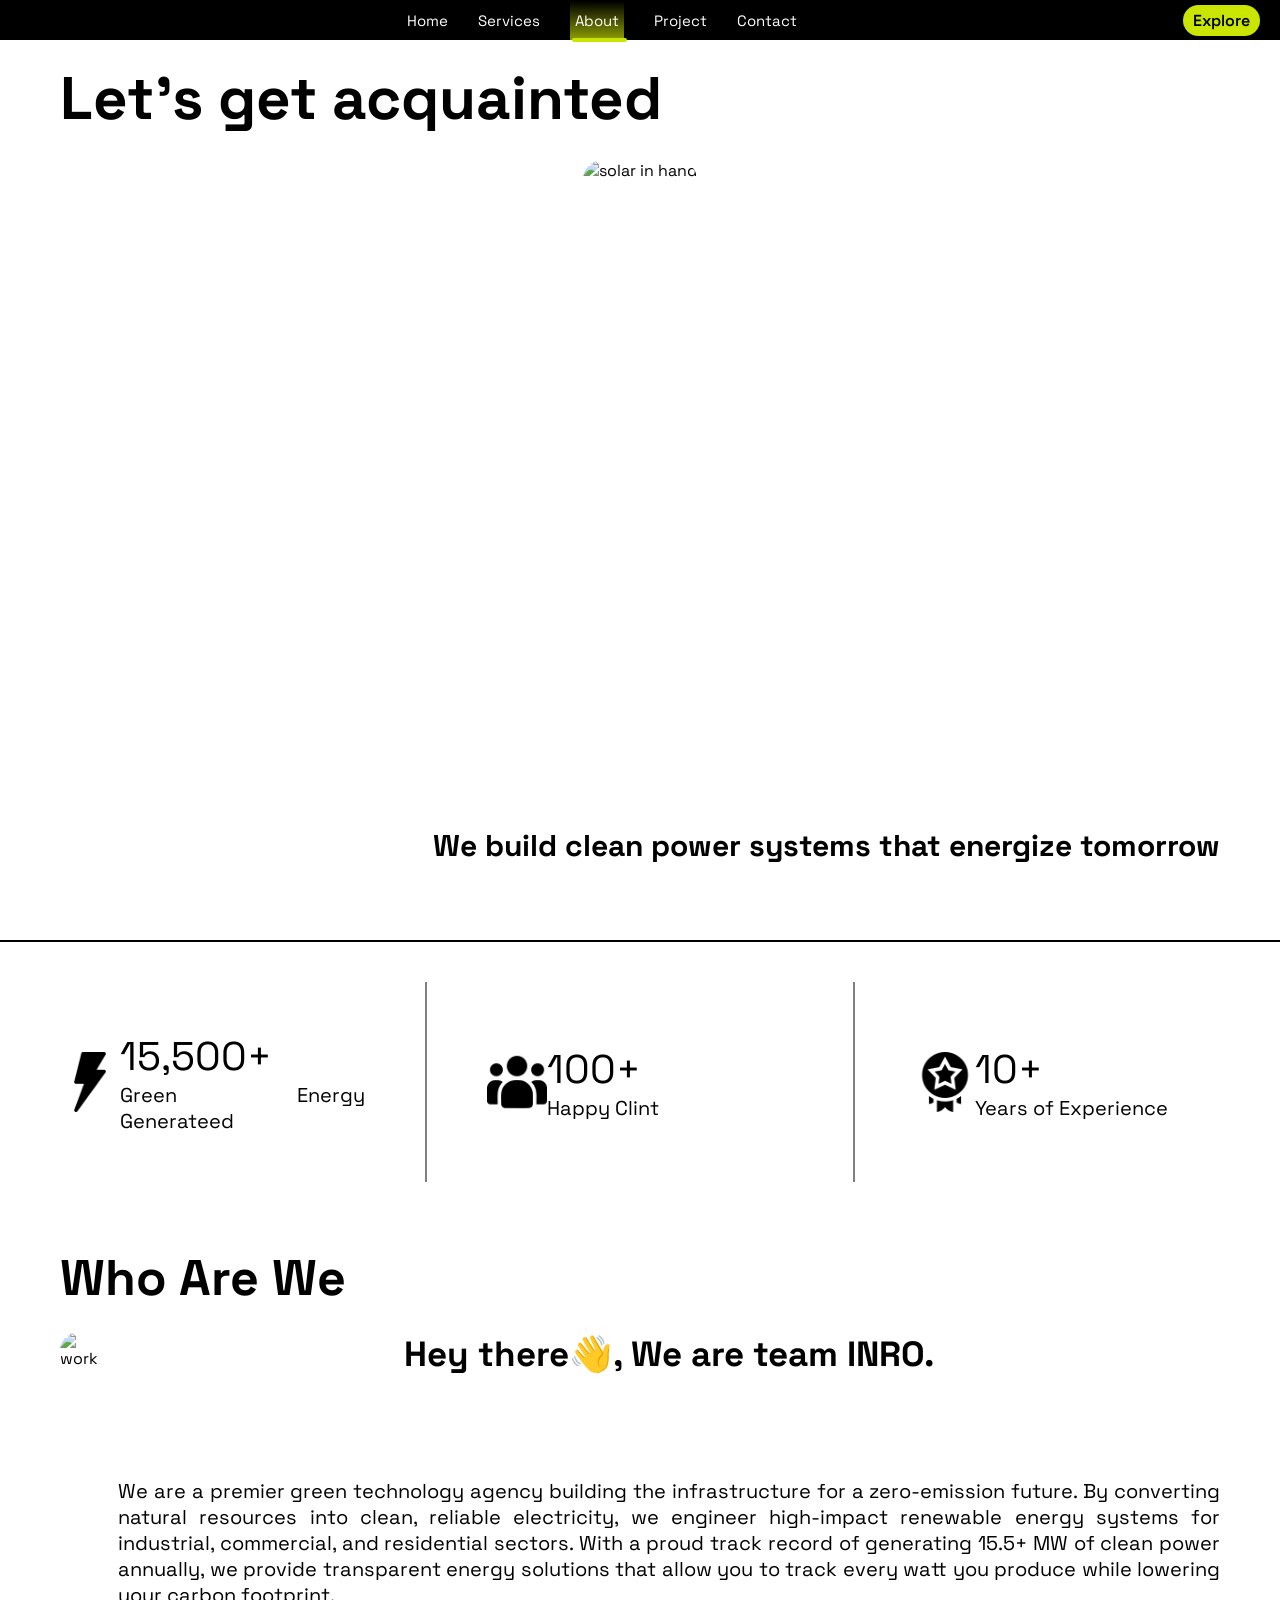
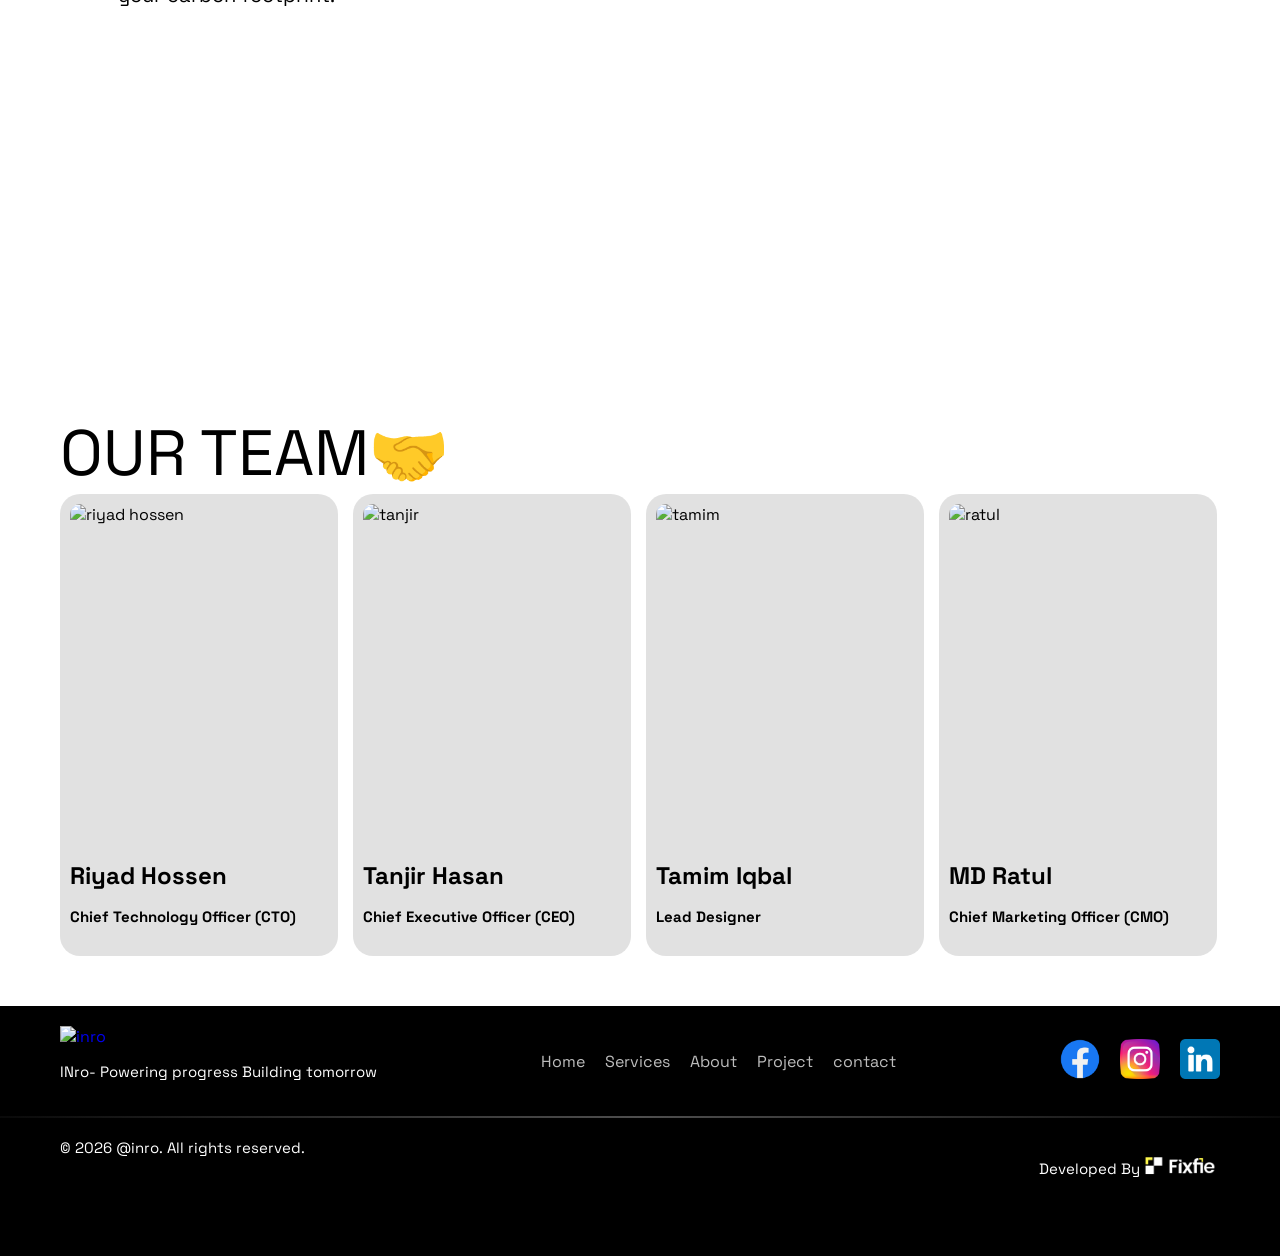
==== about.html @ 5718f566 "Add files via upload" ====
<!DOCTYPE html>
<html lang="en">

<head>
    <meta charset="UTF-8">
    <meta name="viewport" content="width=device-width, initial-scale=1.0">
    <title>Inro- Powering progress Building tomorrow</title>
    <link rel="stylesheet" href="about.css">
    <link rel="shortcut icon" href="Icon.png" type="image/x-icon">
</head>

<body>
    <header>
        <nav>
            <img src="logo.png" alt="">
            
            <div class="button" style="position: relative;">
                <a href="/index.html" class="home-button">Home</a>
                <a href="/services.html" class="services-button">Services</a>
                <a href="/about.html" class="about-button">About</a>
                <a href="/project.html" class="project-button">Project</a>
                <a href="/contact.html" class="contact-button">Contact</a>
                <div class="slider"></div>
            </div>
            <div class="ctr">Explore</div>
            <div class="menu-toggle" aria-label="Menu">☰</div>
        </nav>
    </header>
    <main>
        <div class="hero">
            <h1>Let's get acquainted</h1>
            <img src="solar in hand.jpg" alt="solar in hand">
            <h2>We build clean power systems that energize tomorrow</h2>
        </div>
        <div class="line"></div>
        <div class="section2">
            <div class="test energy">
                <img src="energy.png" alt="energy">
                <span>15,500+
                    <div>Green Energy Generateed</div>
                </span>

            </div>

            <div class="test clint">
                <img src="customer.png" alt="custormer">
                <span>100+
                    <div>Happy Clint</div>
                </span>

            </div>

            <div class="test year">
                <img src="experience.png" alt="experience">
                <span>10+
                    <div>Years of Experience</div>
                </span>

            </div>

        </div>
        <div class="our-self">
            <h1 class="headline">Who Are We</h1>
            <img src="work.jpg" alt="work">
            <div class="self">
                <h1>
                    Hey there👋, We are team INRO.
                </h1>
                <br><br>
                <p>We are a premier green technology agency building the infrastructure for a zero-emission future. By
                    converting natural resources into clean, reliable electricity, we engineer high-impact renewable
                    energy systems for industrial, commercial, and residential sectors. With a proud track record of
                    generating 15.5+ MW of clean power annually, we provide transparent energy solutions that allow you
                    to track every watt you produce while lowering your carbon footprint.</p>
            </div>
        </div>
        <div class="team">
            <div class="head">OUR TEAM🤝</div>
            <div class="persons">
                <div class="person riyad">
                    <div class="img">
                        <img src="Riyad Hossen.png" alt="riyad hossen">
                    </div>
                    <h1>Riyad Hossen</h1>
                    <h3>Chief Technology Officer (CTO)</h3>
                </div>
                <div class="person tanjir">
                    <div class="img">
                        <img src="tanjir.png" alt="tanjir">
                    </div>
                    <h1>Tanjir Hasan</h1>
                    <h3>Chief Executive Officer (CEO)</h3>
                </div>
                <div class="person tamim">
                    <div class="img">
                        <img src="tamim.png" alt="tamim">
                    </div>
                    <h1>Tamim Iqbal</h1>
                    <h3>Lead Designer</h3>
                </div>
                <div class="person ratul">
                    <div class="img">
                        <img src="ratul.png" alt="ratul">
                    </div>
                    <h1>MD Ratul</h1>
                    <h3>Chief Marketing Officer (CMO)</h3>
                </div>
                
            </div>
        </div>
    </main>
     <footer>
        <div class="foot">
            <div class="shortcut">
                <a href="#top">
                    <img src="logo- footer.png" alt="inro" style="transition: .3s ease-in-out;">
                    <p>INro- Powering progress Building tomorrow</p>
                </a>
            </div>
            <div class="nav-shortcut">
                <a href="/index.html">Home</a>
                <a href="/services.html">Services</a>
                <a href="/about.html">About</a>
                <a href="/project.html">Project</a>
                <a href="/contact.html">contact</a>

            </div>
            <div class="social">
                <a href="https://www.facebook.com/"><img src="facebook.png" alt="facebook"></a>
                <a href="instagram.com"><img src="instagram.png" alt="instagram"></a>
                <a href="linkedin.com"><img src="linkedin.png" alt="linkedin"></a>
            </div>

        </div>
        <div class="foot-line"></div>
        <div class="ter">
            <div class="copyright">© 2026 @inro. All rights reserved.</div>
            <div class="developer">
                <span>Developed By</span>
                <a href="https://fixfie.com/"><img src="fixfie.png" alt="fixfie"></a>
            </div>
        </div>
    </footer>




    <script src="script.js"></script>
</body>

</html>
---- about.css ----
@import url('https://fonts.googleapis.com/css2?family=Space+Grotesk:wght@300..700&display=swap');

body {
    margin: auto;
    padding: auto;
    width: 100%;
    font-family: "Space Grotesk", sans-serif;
}

:root {
    --padding: 20px;
    --green: #0C2205;
    --yellow: #CAE501;
    --white: white;
    --black: black;
}
::selection {
    background-color: var(--yellow);
    color: var(--black);
}

header {
    width: 100%;
}

header nav {
    position: fixed;
    top: 0;
    left: 0;
    width: 100%;
    box-sizing: border-box;
    z-index: 1000;
    height: 15px;
    display: flex;
    justify-content: space-between;
    background-color: black;
    margin: auto;
    padding: var(--padding);
    align-items: center;
    backdrop-filter: blur(10px);
}

header nav img {
    height: 120px;
}

header nav .button {
    display: flex;
    justify-content: space-between;
    gap: 30px;
    color: var(--white);
}

header nav .button a {
    text-decoration: none;
    color: white;
    font-size: 15px;
    padding: 10px 0;
}

header nav .button .about-button {
    background: linear-gradient(0deg, #cae501b2, #cae50100);
    padding: 10px 5px;
}

header nav .button .slider {
    height: 4px;
    width: 55px;
    position: absolute;
    background-color: var(--yellow);
    top: 37px;
    right: 170px;
    border-radius: 20px;
    transition: ease-in-out 0.3s;

}

header nav .button .services-button:hover~.slider {
    transform: translateX(-79px);
    width: 73px;

}

header nav .button .home-button:hover~.slider {
    transform: translateX(-170px);
    width: 53px;

}

header nav .button .project-button:hover~.slider {
    transform: translateX(86px);
    width: 60px;

}

header nav .button .contact-button:hover~.slider {
    transform: translateX(175px);
    width: 68px;

}

header nav .ctr {
    background-color: var(--yellow);
    border-radius: 20px;
    color: var(black);
    padding: 5px 10px;
    cursor: pointer;
    font-weight: 600;
}

main {
    .hero {
        position: relative;
        height: 100vh;
        padding: 20px 60px;

        h1 {
            font-size: 60px;
        }

        img {
            height: 430px;
            position: absolute;
            top: 160px;
            left: 50vw;
            border-radius: 20px;

            transform: translateX(-50%);

        }

        h2 {
            position: absolute;
            bottom: 50px;
            right: 60px;
            font-size: 30px;
        }
    }

    .line {
        width: 100%;
        height: 2px;
        background-color: var(--black);

    }

    .section2 {
        background-color: var(--white);
        width: 100%;
        height: 200px;
        color: black;
        display: flex;
        flex-direction: row;
        gap: 20;
        justify-content: space-between;
        align-items: center;
        padding: 40px 0;

        /* padding: 30px 0; */
        .clint {
            border-right: 2px solid gray;
            border-left: 2px solid gray;
        }

        .test {
            height: 100%;
            width: 25%;
            padding: 0 60px;
            align-items: center;
            display: flex;
            flex-direction: row;

            img {
                height: 60px;
            }


            /* text-align: center; */
            span {
                font-size: 40px;
                font-weight: 400px;

                div {
                    text-align: justify;
                    font-size: 20px;
                }
            }
        }
    }

    .our-self {
        padding: 70px 60px;
        display: flex;
        flex-direction: row;
        gap: 20px;
        position: relative;

        .headline {
            position: absolute;
            top: -10px;
            font-size: 50px;
        }

        img {
            margin: 40px 0;
            height: 550px;
            border-radius: 20px;
        }

        .self {
            text-align: center;

            h1 {
                font-size: 35px;
                margin: 40px 0;
            }

            p {
                font-size: 20px;
                text-align: justify;
            }
        }
    }

    .team {
        height: 80vh;
        padding: 20px 60px;

        .head {
            font-size: 64px;
        }

        .persons {
            display: flex;
            flex-direction: row;
            gap: 20px;

            .person {
                background-color: rgba(128, 128, 128, 0.236);
                height: 70vh;
                width: 333px;
                border-radius: 20px;
                transition: .2s;

                .img {
                    height: 350px;
                    overflow: hidden;
                    padding: 10px;
                    width: 320px;
                    box-sizing: border-box;
                    border-radius: 10px;

                    img {
                        object-fit: cover;
                        height: 100%;
                        width: 100%;
                        display: block;
                        border-radius: 10px;
                    }
                }

                h1,h3 {
                    padding: 0 10px;
                }


            }
        }
    }

}

.persons .person:hover{
    scale: 1.08;
}
.person .person:hover img{
    scale: 1.02;
}
footer {
    background-color: var(--black);
    height: 250px;
    width: 100%;
    color: var(--white);
    .foot-line{
        height: 2px;
        width: 100%;
        background: linear-gradient(90deg, rgba(128, 128, 128, 0.074), rgb(78, 78, 78), rgba(128, 128, 128, 0.074));
    }
    .ter{
        display: flex;
        justify-content: space-between;
        padding: 20px 60px;
        font-size: 15px;
        text-align: center;
        height: 60px;
        .developer {
            text-align: center;
            display: flex;
            align-items: center;
        
           img{
            height: 80px;
            width: 80px;
        }
        }
    }
}

footer .foot {
    display: flex;
    justify-content: space-between;
    flex-direction: row;
    padding: 20px 60px;
    align-items: center;

    .shortcut {
        a {
            text-decoration: none;

            img {
                height: 40px;
            }

            p {
                color: white;
                font-size: 15px;
            }
        }
    }

    .nav-shortcut {
        display: flex;
        gap: 20px;

        a {
            text-decoration: none;
            color: rgba(255, 255, 255, 0.74);
            cursor: pointer;
        }

    }

    .social {
        display: flex;
        flex-direction: row;
        gap: 20px;

        a{
            img{
                height: 40px;
            }
        }
    }

}
footer .foot .social a:hover{
    scale: 1.1;
}
/* ===== Hamburger (desktop e hidden) ===== */
.menu-toggle {
    display: none;
    color: var(--white);
    font-size: 30px;
    cursor: pointer;
    user-select: none;
}

/* =====================================================
   LARGE DESKTOP: 1600px and up (1920x1080)
   ===================================================== */
@media (min-width: 1600px) {
    header nav { padding: 20px 160px; }

    main .hero { padding: 20px 160px; }
    main .hero h1 { font-size: 80px; }
    main .hero img { height: 560px; top: 200px; }
    main .hero h2 { right: 160px; font-size: 40px; }

    main .section2 .test { padding: 0 100px; }
    main .section2 .test span { font-size: 48px; }

    main .our-self { padding: 70px 160px; gap: 40px; }
    main .our-self .headline { font-size: 64px; }
    main .our-self img { height: 650px; }
    main .our-self .self h1 { font-size: 42px; }
    main .our-self .self p { font-size: 22px; }

    main .team { padding: 20px 160px; }
    main .team .head { font-size: 80px; }
    main .team .persons { gap: 30px; }
    main .team .persons .person { width: calc(25% - 23px); }
    main .team .persons .person .img { width: 100%; height: 400px; }

    footer .foot, footer .ter { padding-left: 160px; padding-right: 160px; }
}

/* =====================================================
   LAPTOP: up to 1450px (team card overflow fix)
   ===================================================== */
@media (max-width: 1450px) {
    main .team { height: auto; padding-bottom: 50px; }
    main .team .persons { gap: 15px; }
    main .team .persons .person { width: calc(25% - 12px); height: auto; padding-bottom: 15px; }
    main .team .persons .person .img { width: 100%; }
    main .team .persons .person h1 { font-size: 24px; }
    main .team .persons .person h3 { font-size: 15px; }
}

/* =====================================================
   TABLET: up to 1024px
   ===================================================== */
@media (max-width: 1024px) {
    /* NAV (baki page er moto same) */
    header nav { height: auto; padding: 10px 20px; }
    header nav img { height: 50px; }
    header nav .button .slider { display: none; }
    .menu-toggle { display: block; }
    header nav .ctr { margin-left: auto; margin-right: 20px; }

    header nav .button {
        display: none;
        position: absolute !important;   /* inline style override */
        top: 100%;
        left: 0;
        width: 100%;
        box-sizing: border-box;
        flex-direction: column;
        gap: 0;
        padding: 10px 20px 20px;
        background: var(--black);
    }
    header nav .button.open { display: flex; }
    header nav .button a { padding: 14px 0; font-size: 17px; }
    header nav .button .about-button { padding: 14px 5px; }

    /* HERO */
    main .hero {
        height: auto;
        padding: 110px 30px 40px;
        display: flex;
        flex-direction: column;
        gap: 25px;
        text-align: center;
    }
    main .hero h1 { font-size: 48px; margin: 0; }
    main .hero img {
        position: static;
        transform: none;
        width: 100%;
        height: auto;
        max-height: 420px;
        object-fit: cover;
    }
    main .hero h2 { position: static; font-size: 24px; margin: 0; }

    /* STATS */
    main .section2 { height: auto; padding: 30px 0; }
    main .section2 .test { width: 33.33%; padding: 0 20px; box-sizing: border-box; }
    main .section2 .test img { height: 45px; }
    main .section2 .test span { font-size: 28px; }
    main .section2 .test span div { font-size: 15px; }

    /* WHO ARE WE */
    main .our-self { padding: 80px 30px 40px; }
    main .our-self .headline { font-size: 40px; }
    main .our-self img { width: 40%; height: 380px; object-fit: cover; }
    main .our-self .self { flex: 1; }
    main .our-self .self h1 { font-size: 26px; margin: 20px 0 0; }
    main .our-self .self br { display: none; }
    main .our-self .self p { font-size: 16px; }

    /* TEAM (2 column) */
    main .team { padding: 20px 30px 40px; }
    main .team .head { font-size: 44px; }
    main .team .persons { flex-wrap: wrap; }
    main .team .persons .person { width: calc(50% - 10px); }
    main .team .persons .person .img { height: 300px; }

    /* FOOTER */
    footer { height: auto; }
    footer .foot { flex-wrap: wrap; gap: 20px; padding: 20px 30px; }
    footer .ter { padding: 20px 30px; height: auto; }
}

/* =====================================================
   MOBILE: up to 600px
   ===================================================== */
@media (max-width: 600px) {
    header nav .ctr { display: none; }

    /* HERO */
    main .hero { padding: 90px 20px 30px; }
    main .hero h1 { font-size: 34px; }
    main .hero h2 { font-size: 20px; }

    /* STATS (stack) */
    main .section2 { flex-direction: column; padding: 10px 0; }
    main .section2 .test { width: 100%; padding: 25px 20px; }
    main .section2 .clint {
        border: 0;
        border-top: 2px solid gray;
        border-bottom: 2px solid gray;
    }

    /* WHO ARE WE */
    main .our-self { flex-direction: column; padding: 70px 20px 30px; gap: 0; }
    main .our-self .headline { font-size: 32px; }
    main .our-self img { width: 100%; height: 250px; margin: 20px 0; }
    main .our-self .self h1 { font-size: 24px; }

    /* TEAM (1 column) */
    main .team { padding: 20px 20px 40px; }
    main .team .head { font-size: 34px; }
    main .team .persons { flex-direction: column; gap: 20px; }
    main .team .persons .person { width: 100%; }
    main .team .persons .person .img { height: 320px; }
    main .team .persons .person:hover { scale: 1; }

    /* FOOTER */
    footer .foot { flex-direction: column; align-items: flex-start; padding: 20px; }
    footer .foot .nav-shortcut { flex-wrap: wrap; }
    footer .ter { flex-direction: column; align-items: center; gap: 10px; padding: 20px; }
}
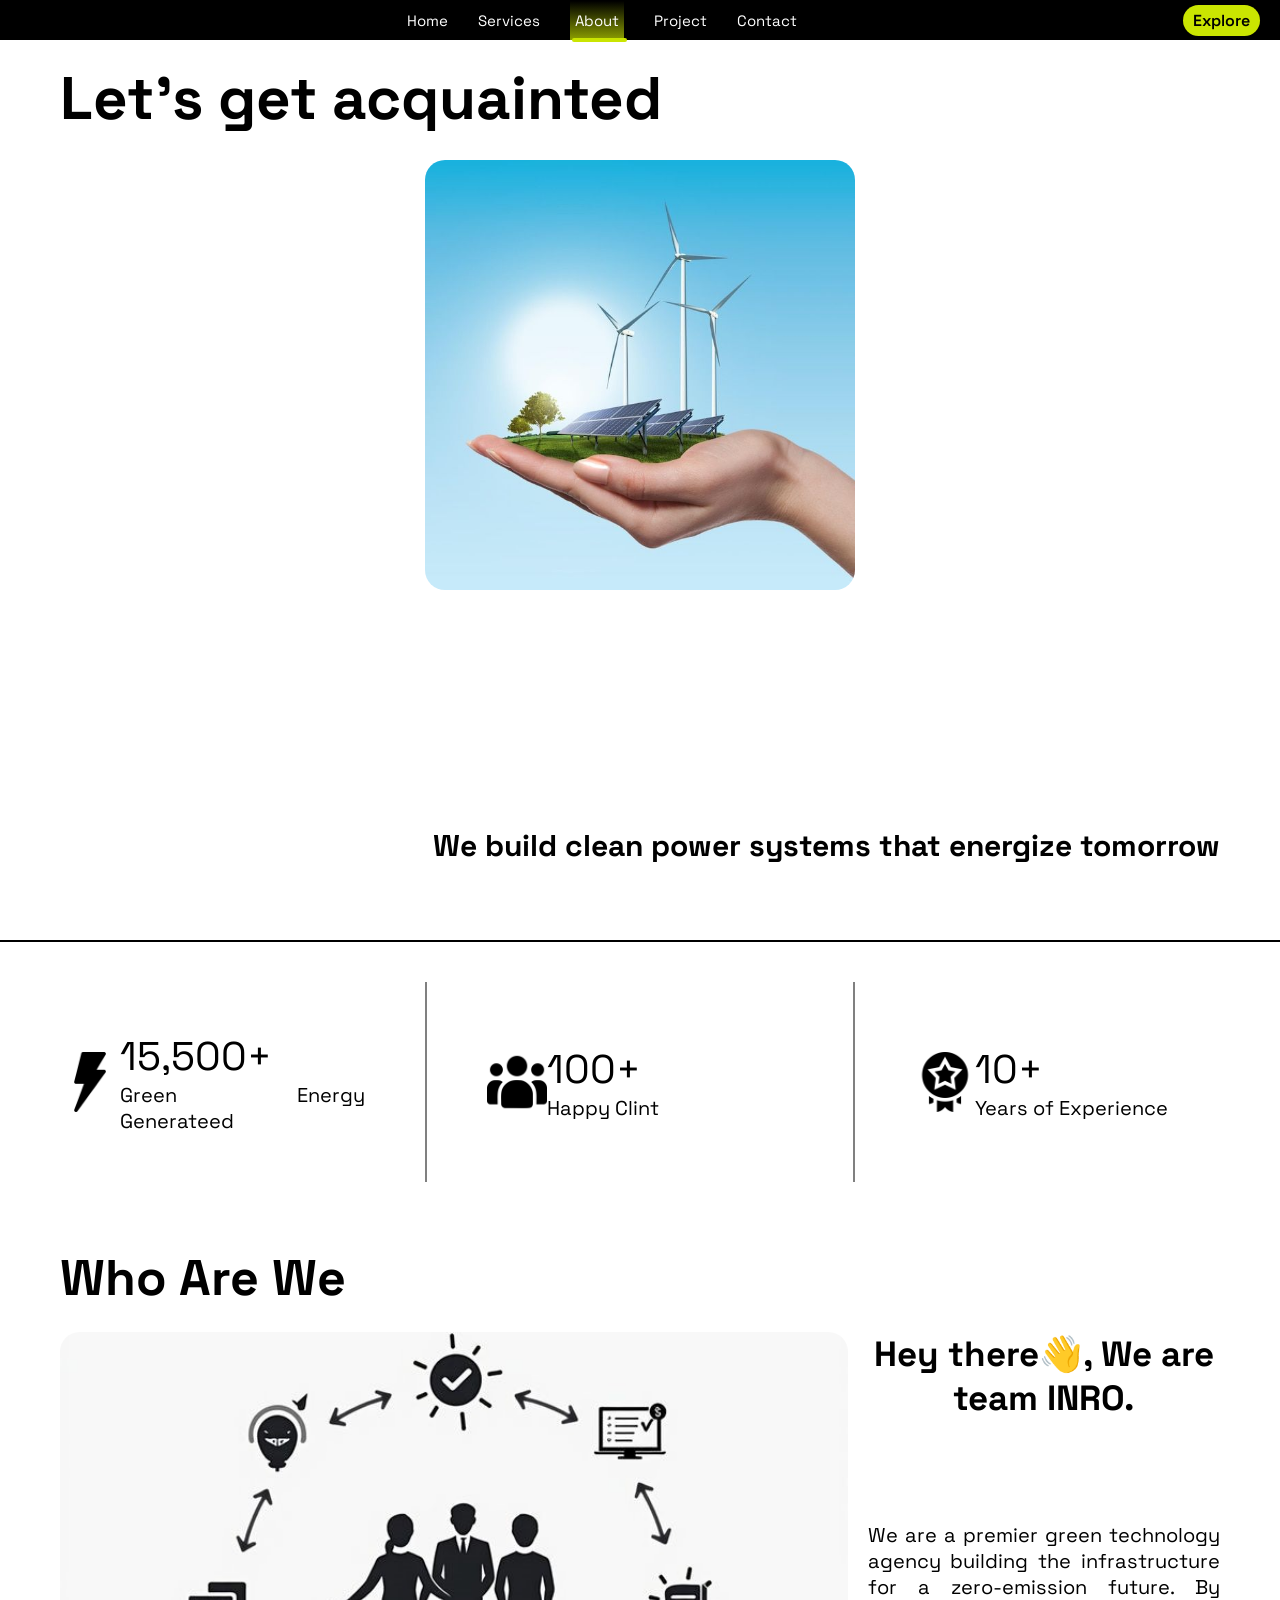
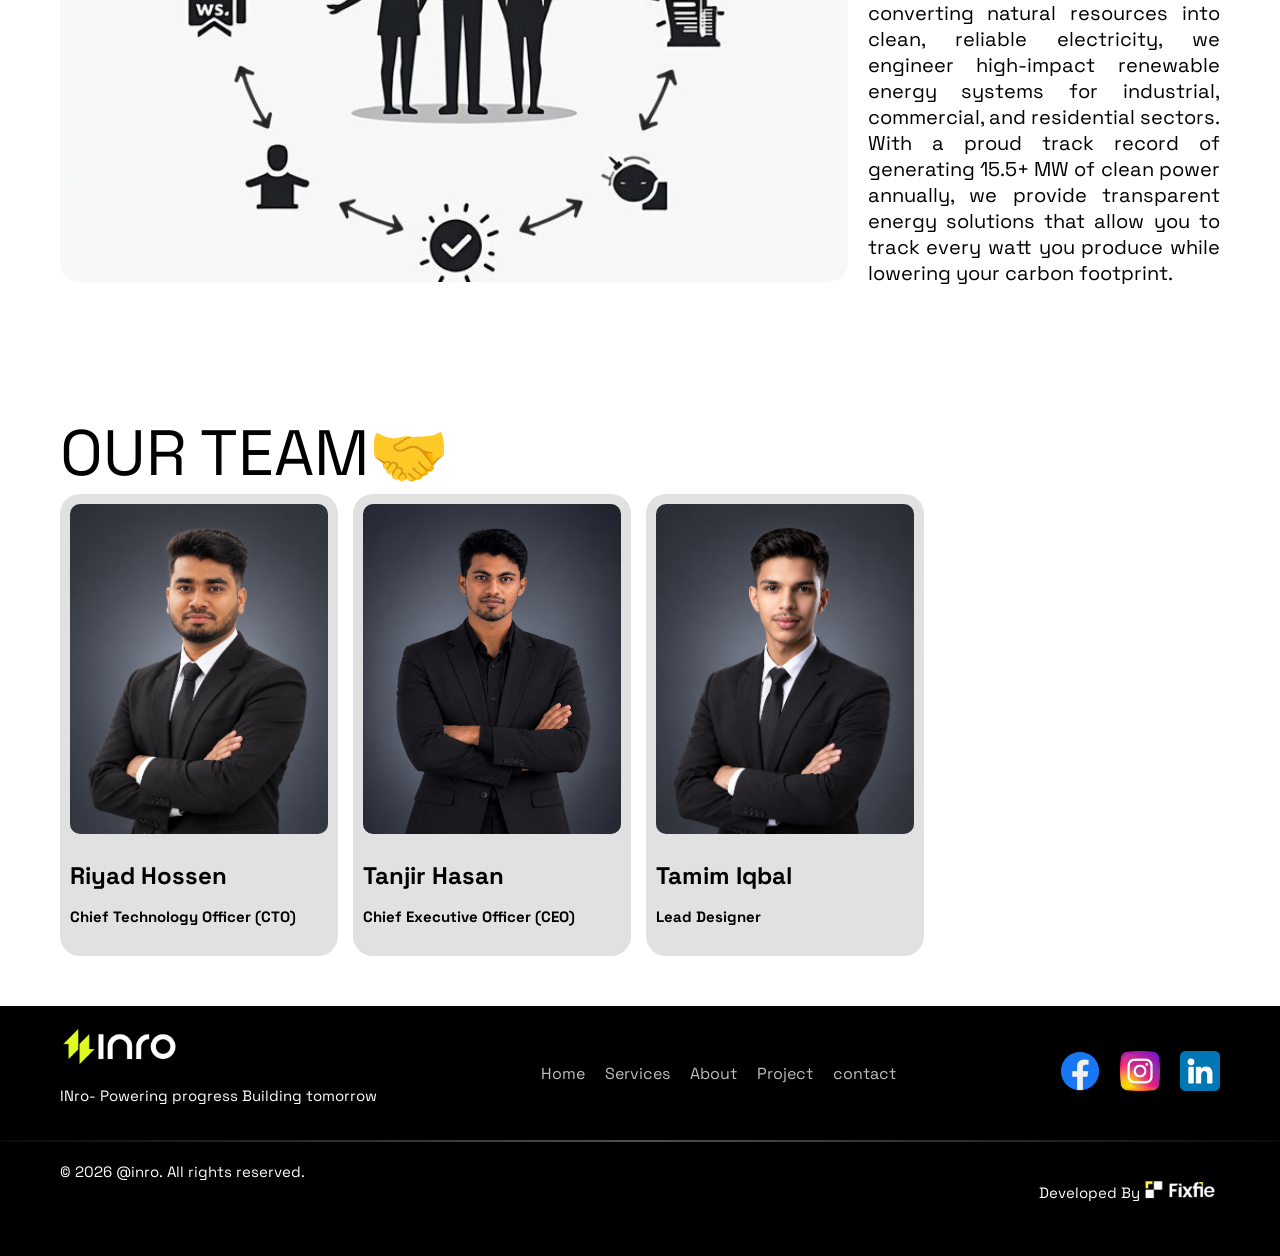
==== commit c8112692: "Refactor about.html structure and content" ====
--- a/about.html
+++ b/about.html
@@ -98,13 +98,6 @@
                     <h1>Tamim Iqbal</h1>
                     <h3>Lead Designer</h3>
                 </div>
-                <div class="person ratul">
-                    <div class="img">
-                        <img src="ratul.png" alt="ratul">
-                    </div>
-                    <h1>MD Ratul</h1>
-                    <h3>Chief Marketing Officer (CMO)</h3>
-                </div>
                 
             </div>
         </div>
@@ -148,4 +141,4 @@
     <script src="script.js"></script>
 </body>
 
-</html>+</html>
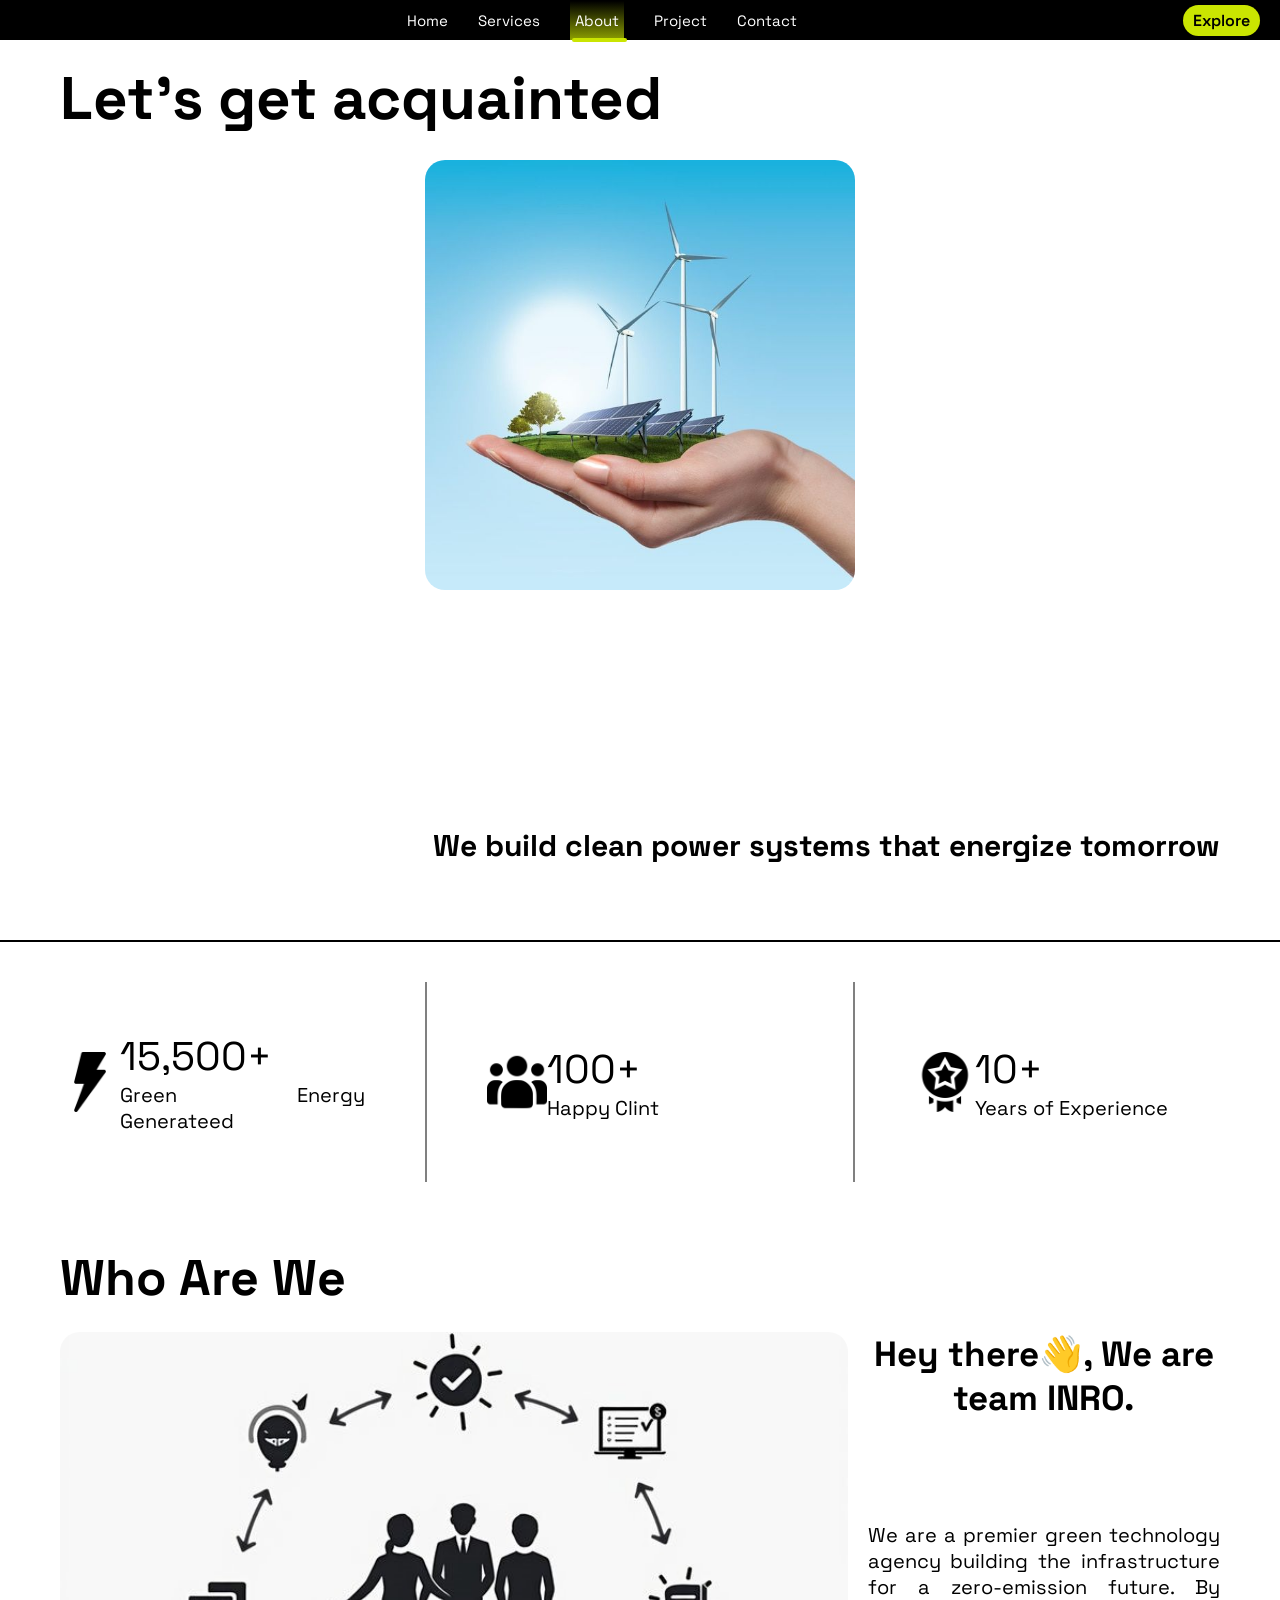
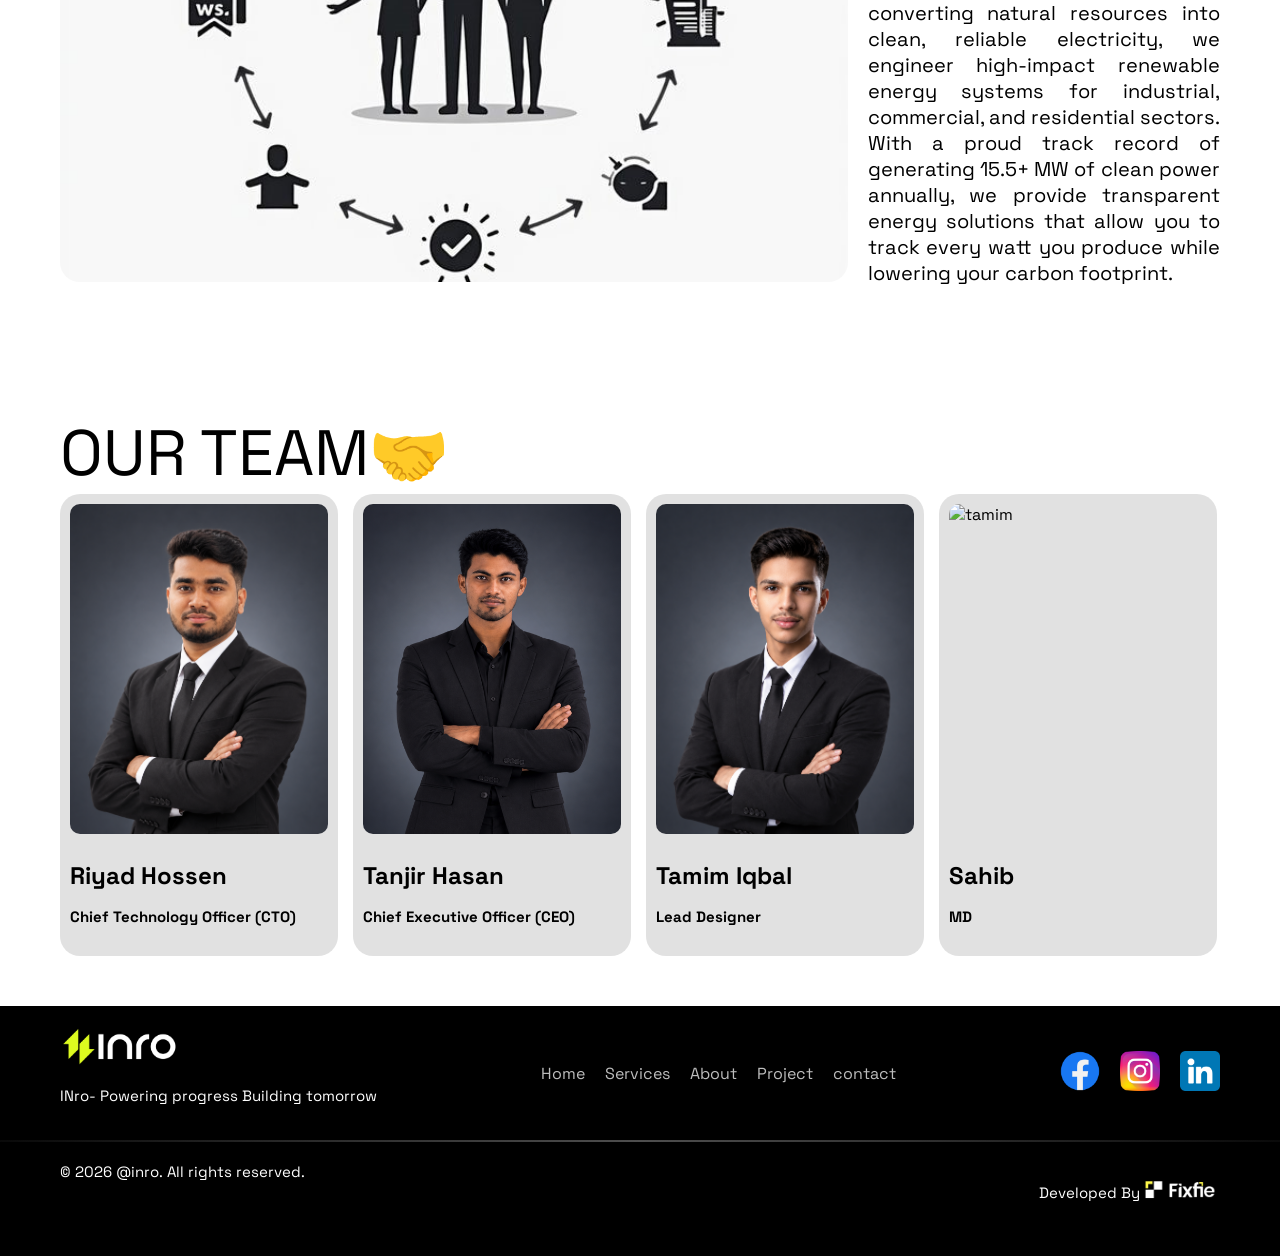
==== commit fc1060b1: "Update team section with new member Sahib Added a new team member Sahib and updated the team section" ====
--- a/about.html
+++ b/about.html
@@ -98,6 +98,13 @@
                     <h1>Tamim Iqbal</h1>
                     <h3>Lead Designer</h3>
                 </div>
+                <div class="person ratul">
+                    <div class="img">
+                        <img src="sahib.jpeg" alt="tamim">
+                    </div>
+                    <h1>Sahib</h1>
+                    <h3>MD</h3>
+                </div>
                 
             </div>
         </div>
--- a/about.css
+++ b/about.css
@@ -234,6 +234,7 @@
             display: flex;
             flex-direction: row;
             gap: 20px;
+            justify-contect: space-between;
 
             .person {
                 background-color: rgba(128, 128, 128, 0.236);
@@ -520,4 +521,4 @@
     footer .foot { flex-direction: column; align-items: flex-start; padding: 20px; }
     footer .foot .nav-shortcut { flex-wrap: wrap; }
     footer .ter { flex-direction: column; align-items: center; gap: 10px; padding: 20px; }
-}+}
